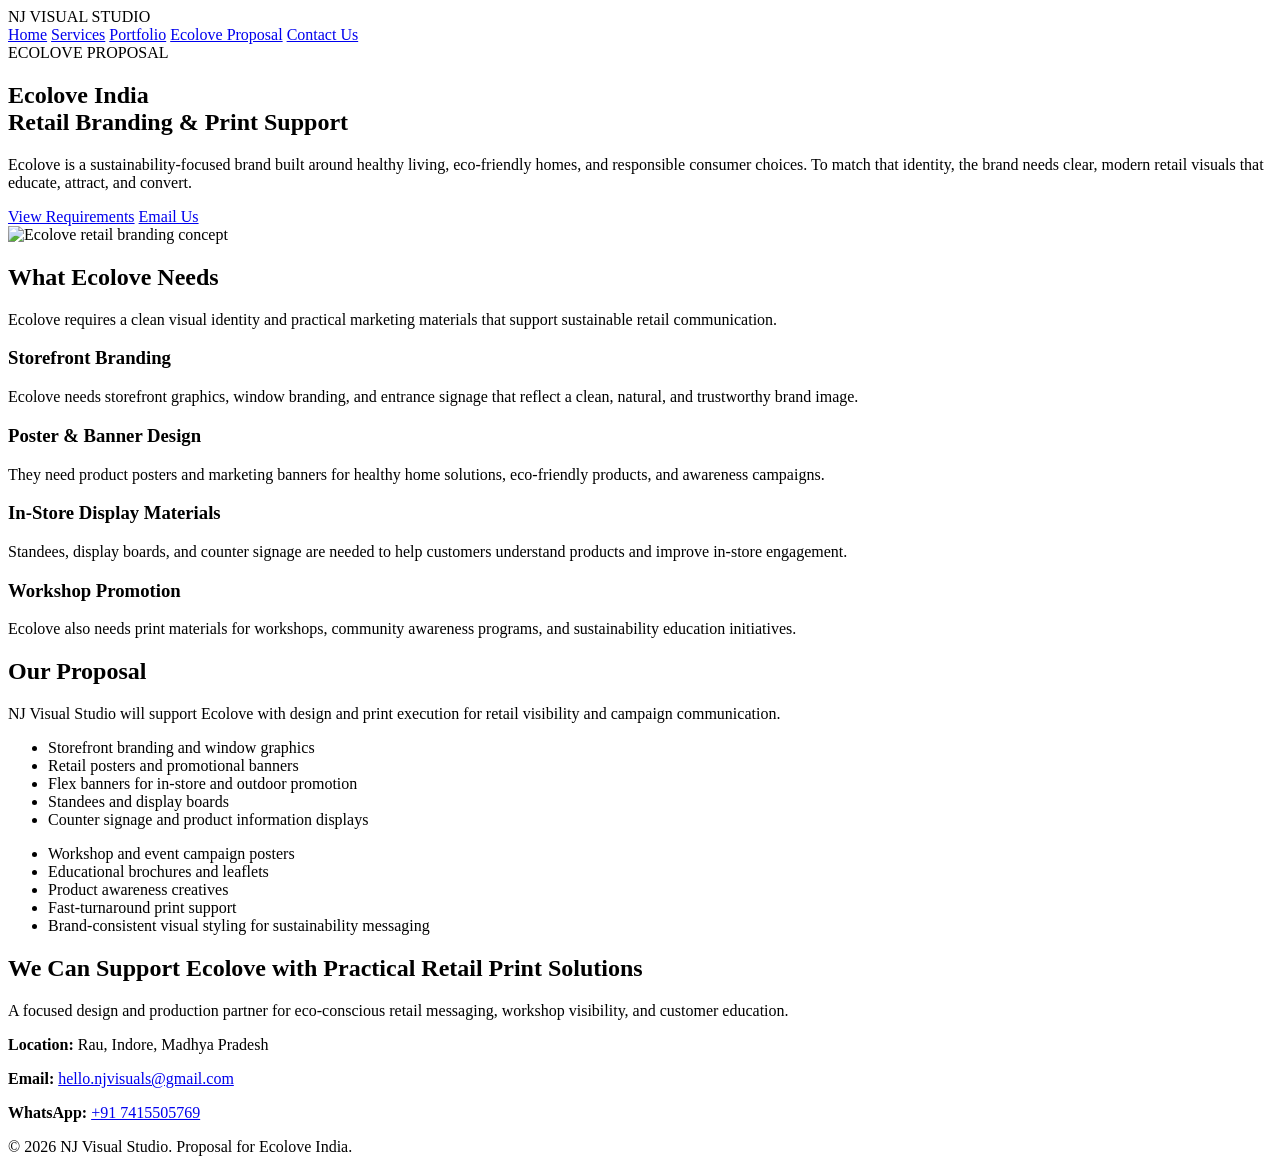
==== ecolove.html @ 65afc187 "Add files via upload" ====
<!DOCTYPE html>
<html lang="en">
<head>
    <meta charset="UTF-8">
    <meta name="viewport" content="width=device-width, initial-scale=1.0">
    <title>Ecolove Partnership Proposal | NJ Visual Studio</title>
    <link rel="stylesheet" href="assets/css/styles.css">
    <link href="https://fonts.googleapis.com/css2?family=Plus+Jakarta+Sans:wght@300;400;500;600;700&display=swap" rel="stylesheet">
</head>
<body>

    <!-- Header / Navbar -->
    <header class="navbar">
        <div class="container nav-container">
            <div class="logo">NJ <span>VISUAL STUDIO</span></div>
            <nav class="nav-links">
                <a href="index.html">Home</a>
                <a href="index.html#services">Services</a>
                <a href="index.html#portfolio">Portfolio</a>
                <a href="ecolove.html" class="active highlight-link">Ecolove Proposal</a>
                <a href="#contact" class="btn-nav">Contact Us</a>
            </nav>
        </div>
    </header>

    <!-- Proposal Hero -->
    <section class="hero proposal-hero">
        <div class="container hero-content">
            <div class="hero-copy">
                <span class="badge-dark">ECOLOVE PROPOSAL</span>
                <h1>Ecolove India <br><b>Retail Branding & Print Support</b></h1>
                <p>Ecolove is a sustainability-focused brand built around healthy living, eco-friendly homes, and responsible consumer choices. To match that identity, the brand needs clear, modern retail visuals that educate, attract, and convert.</p>
                <div class="hero-btns">
                    <a href="#proposal-details" class="btn primary-btn">View Requirements</a>
                    <a href="mailto:hello.njvisuals@gmail.com?subject=Ecolove%20Print%20Requirement%20Proposal&body=Hello%20Team%20NJ%20Visual%20Studio,%20we%20reviewed%20your%20Ecolove%20proposal.%20We%20would%20like%20to%20discuss%20our%20printing%20and%20branding%20requirements." class="btn secondary-btn">Email Us</a>
                </div>
            </div>

            <div class="hero-visual">
                <img src="assets/designs/DN54.jpg" alt="Ecolove retail branding concept">
            </div>
        </div>
    </section>

    <!-- Exact Need -->
    <section id="proposal-details" class="section">
        <div class="container">
            <h2 class="section-title">What Ecolove Needs</h2>
            <p class="section-sub">Ecolove requires a clean visual identity and practical marketing materials that support sustainable retail communication.</p>

            <div class="proposal-grid">
                <div class="proposal-card">
                    <h3>Storefront Branding</h3>
                    <p>Ecolove needs storefront graphics, window branding, and entrance signage that reflect a clean, natural, and trustworthy brand image.</p>
                </div>
                <div class="proposal-card">
                    <h3>Poster & Banner Design</h3>
                    <p>They need product posters and marketing banners for healthy home solutions, eco-friendly products, and awareness campaigns.</p>
                </div>
                <div class="proposal-card">
                    <h3>In-Store Display Materials</h3>
                    <p>Standees, display boards, and counter signage are needed to help customers understand products and improve in-store engagement.</p>
                </div>
                <div class="proposal-card">
                    <h3>Workshop Promotion</h3>
                    <p>Ecolove also needs print materials for workshops, community awareness programs, and sustainability education initiatives.</p>
                </div>
            </div>
        </div>
    </section>

    <!-- Scope -->
    <section class="section bg-light">
        <div class="container">
            <h2 class="section-title">Our Proposal</h2>
            <p class="section-sub">NJ Visual Studio will support Ecolove with design and print execution for retail visibility and campaign communication.</p>

            <div class="detail-layout">
                <div class="detail-column">
                    <ul class="detail-list">
                        <li>Storefront branding and window graphics</li>
                        <li>Retail posters and promotional banners</li>
                        <li>Flex banners for in-store and outdoor promotion</li>
                        <li>Standees and display boards</li>
                        <li>Counter signage and product information displays</li>
                    </ul>
                </div>
                <div class="detail-column">
                    <ul class="detail-list">
                        <li>Workshop and event campaign posters</li>
                        <li>Educational brochures and leaflets</li>
                        <li>Product awareness creatives</li>
                        <li>Fast-turnaround print support</li>
                        <li>Brand-consistent visual styling for sustainability messaging</li>
                    </ul>
                </div>
            </div>
        </div>
    </section>

    <!-- Simple CTA -->
    <section id="contact" class="section">
        <div class="container contact-container">
            <h2 class="section-title">We Can Support Ecolove with Practical Retail Print Solutions</h2>
            <p class="section-sub">A focused design and production partner for eco-conscious retail messaging, workshop visibility, and customer education.</p>

            <div class="contact-info">
                <p><b>Location:</b> Rau, Indore, Madhya Pradesh</p>
                <p><b>Email:</b> <a href="mailto:hello.njvisuals@gmail.com">hello.njvisuals@gmail.com</a></p>
                <p><b>WhatsApp:</b> <a href="tel:7415505769">+91 7415505769</a></p>
            </div>
        </div>
    </section>

    <!-- Footer -->
    <footer>
        <div class="container footer-content">
            <p>&copy; 2026 NJ Visual Studio. Proposal for Ecolove India.</p>
        </div>
    </footer>

</body>
</html>
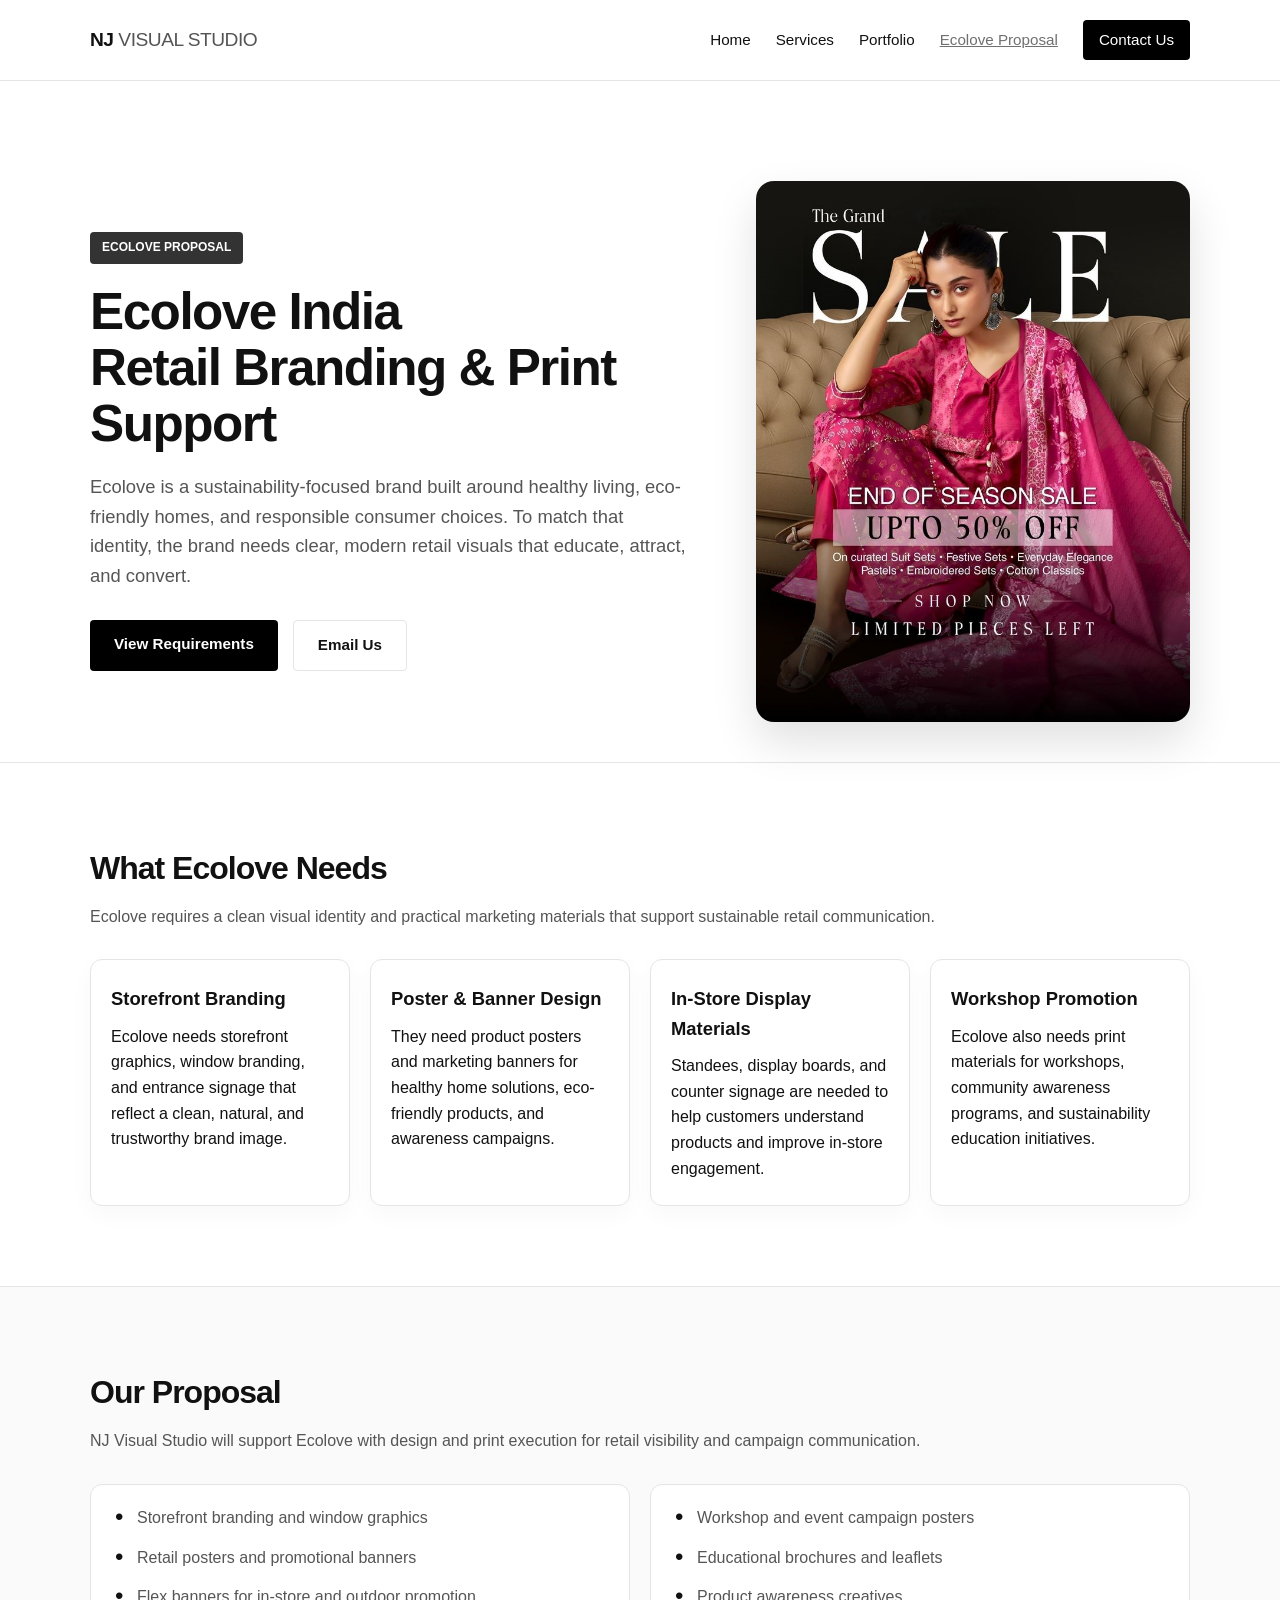
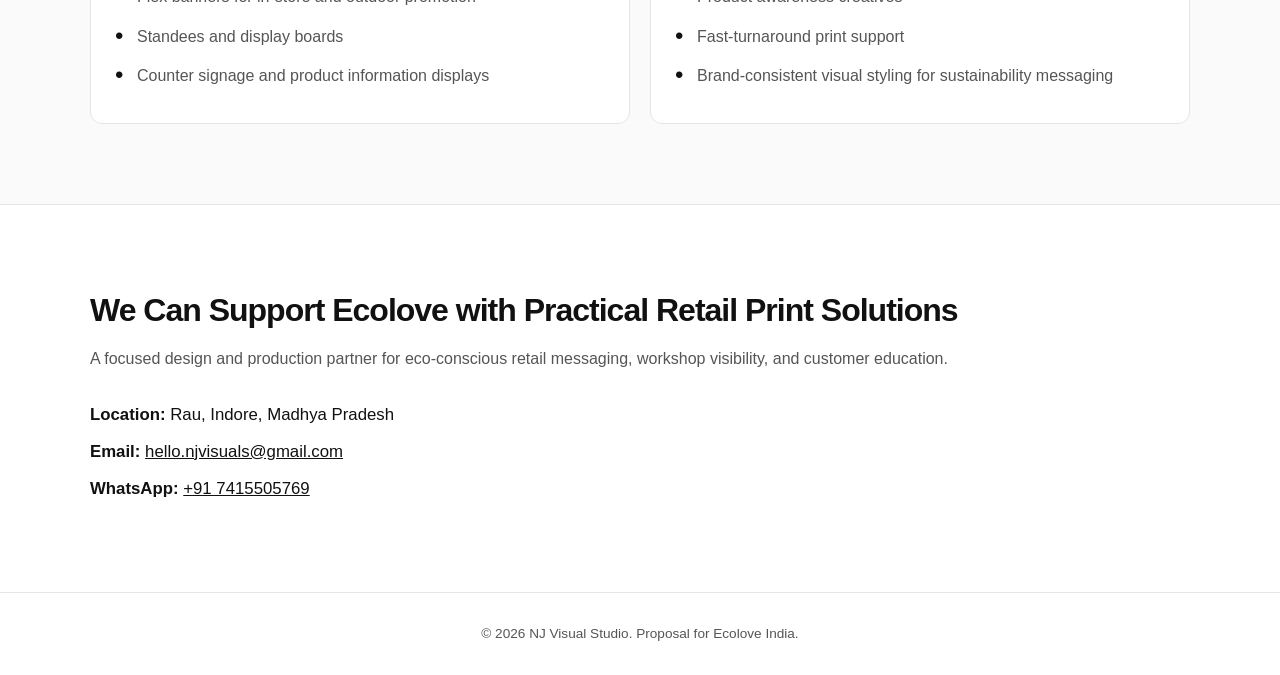
==== commit d384c0f6: "Update ecolove.html" ====
--- a/ecolove.html
+++ b/ecolove.html
@@ -4,7 +4,7 @@
     <meta charset="UTF-8">
     <meta name="viewport" content="width=device-width, initial-scale=1.0">
     <title>Ecolove Partnership Proposal | NJ Visual Studio</title>
-    <link rel="stylesheet" href="assets/css/styles.css">
+    <link rel="stylesheet" href="css/styles.css">
     <link href="https://fonts.googleapis.com/css2?family=Plus+Jakarta+Sans:wght@300;400;500;600;700&display=swap" rel="stylesheet">
 </head>
 <body>
@@ -37,7 +37,7 @@
             </div>
 
             <div class="hero-visual">
-                <img src="assets/designs/DN54.jpg" alt="Ecolove retail branding concept">
+                <img src="DN54.jpg" alt="Ecolove retail branding concept">
             </div>
         </div>
     </section>
@@ -120,4 +120,4 @@
     </footer>
 
 </body>
-</html>+</html>
--- a/css/styles.css
+++ b/css/styles.css
@@ -0,0 +1,544 @@
+:root {
+    --bg-color: #FFFFFF;
+    --text-color: #111111;
+    --text-muted: #555555;
+    --border-color: #E5E5E5;
+    --card-bg: #FAFAFA;
+    --accent: #000000;
+}
+
+* {
+    margin: 0;
+    padding: 0;
+    box-sizing: border-box;
+    font-family: 'Plus Jakarta Sans', sans-serif;
+}
+
+body {
+    background-color: var(--bg-color);
+    color: var(--text-color);
+    line-height: 1.6;
+}
+
+.container {
+    width: 90%;
+    max-width: 1100px;
+    margin: 0 auto;
+}
+
+/* Navbar */
+.navbar {
+    border-bottom: 1px solid var(--border-color);
+    padding: 20px 0;
+    position: sticky;
+    top: 0;
+    background: rgba(255, 255, 255, 0.95);
+    backdrop-filter: blur(10px);
+    z-index: 1000;
+}
+
+.nav-container {
+    display: flex;
+    justify-content: space-between;
+    align-items: center;
+}
+
+.logo {
+    font-weight: 700;
+    font-size: 1.2rem;
+    letter-spacing: -0.5px;
+}
+
+.logo span {
+    font-weight: 400;
+    color: var(--text-muted);
+}
+
+.nav-links {
+    display: flex;
+    gap: 25px;
+    align-items: center;
+}
+
+.nav-links a {
+    text-decoration: none;
+    color: var(--text-color);
+    font-size: 0.95rem;
+    font-weight: 500;
+    transition: opacity 0.2s;
+}
+
+.nav-links a:hover, .nav-links a.active {
+    opacity: 0.6;
+}
+
+.highlight-link {
+    font-weight: 600;
+    text-decoration: underline !important;
+}
+
+.btn-nav {
+    background: var(--accent);
+    color: #FFF !important;
+    padding: 8px 16px;
+    border-radius: 4px;
+}
+
+/* Hero Section */
+.hero {
+    padding: 100px 0 80px;
+}
+
+.hero-content {
+    display: grid;
+    grid-template-columns: 1.3fr 0.9fr;
+    align-items: center;
+    gap: 40px;
+}
+
+.hero-copy {
+    text-align: left;
+}
+
+.hero-visual {
+    display: flex;
+    justify-content: center;
+    align-items: center;
+}
+
+.hero-visual img {
+    width: 100%;
+    max-width: 470px;
+    border-radius: 18px;
+    box-shadow: 0 20px 45px rgba(0, 0, 0, 0.12);
+    background: #f7f7f7;
+}
+
+.badge {
+    background: #F1F1F1;
+    padding: 6px 12px;
+    font-size: 0.75rem;
+    font-weight: 600;
+    letter-spacing: 1px;
+    border-radius: 4px;
+    display: inline-block;
+    margin-bottom: 20px;
+}
+
+.badge-dark {
+    background: #333333;
+    color: #FFF;
+    padding: 6px 12px;
+    font-size: 0.75rem;
+    font-weight: 600;
+    border-radius: 4px;
+    display: inline-block;
+    margin-bottom: 20px;
+}
+
+.hero h1 {
+    font-size: 3.2rem;
+    line-height: 1.1;
+    letter-spacing: -1.5px;
+    margin-bottom: 20px;
+}
+
+.hero p {
+    font-size: 1.15rem;
+    color: var(--text-muted);
+    max-width: 600px;
+    margin-bottom: 30px;
+}
+
+.hero-btns {
+    display: flex;
+    gap: 15px;
+}
+
+.btn {
+    display: inline-block;
+    padding: 12px 24px;
+    border-radius: 4px;
+    text-decoration: none;
+    font-weight: 600;
+    font-size: 0.95rem;
+    transition: background 0.2s, opacity 0.2s;
+}
+
+.primary-btn {
+    background: var(--accent);
+    color: #FFFFFF;
+}
+
+.primary-btn:hover {
+    opacity: 0.85;
+}
+
+.secondary-btn {
+    border: 1px solid var(--border-color);
+    color: var(--text-color);
+}
+
+.secondary-btn:hover {
+    background: #F5F5F5;
+}
+
+/* Sections */
+.section {
+    padding: 80px 0;
+    border-top: 1px solid var(--border-color);
+}
+
+.bg-light {
+    background-color: var(--card-bg);
+}
+
+.section-title {
+    font-size: 2rem;
+    letter-spacing: -1px;
+    margin-bottom: 10px;
+}
+
+.section-sub {
+    color: var(--text-muted);
+    margin-bottom: 30px;
+}
+
+/* Filter Buttons */
+.filter-btns {
+    display: flex;
+    gap: 10px;
+    flex-wrap: wrap;
+    margin-bottom: 30px;
+}
+
+.filter-btn {
+    background: var(--bg-color);
+    border: 1px solid var(--border-color);
+    padding: 8px 16px;
+    border-radius: 4px;
+    font-size: 0.9rem;
+    font-weight: 500;
+    cursor: pointer;
+    transition: all 0.2s;
+}
+
+.filter-btn:hover, .filter-btn.active {
+    background: var(--accent);
+    color: #FFF;
+    border-color: var(--accent);
+}
+
+/* Services Grid */
+.services-grid {
+    display: grid;
+    grid-template-columns: repeat(auto-fit, minmax(280px, 1fr));
+    gap: 20px;
+}
+
+.service-card {
+    background: var(--card-bg);
+    border: 1px solid var(--border-color);
+    padding: 30px;
+    border-radius: 6px;
+    transition: transform 0.2s;
+}
+
+.service-card:hover {
+    transform: translateY(-3px);
+}
+
+.service-card h3 {
+    font-size: 1.1rem;
+    margin-bottom: 10px;
+}
+
+.service-card p {
+    font-size: 0.9rem;
+    color: var(--text-muted);
+}
+
+/* Portfolio Grid */
+.portfolio-grid {
+    display: grid;
+    grid-template-columns: repeat(auto-fit, minmax(300px, 1fr));
+    gap: 20px;
+}
+
+.portfolio-item {
+    background: var(--bg-color);
+    border: 1px solid var(--border-color);
+    padding: 30px;
+    border-radius: 6px;
+    transition: opacity 0.3s ease;
+}
+
+.portfolio-tag {
+    font-size: 0.75rem;
+    font-weight: 600;
+    text-transform: uppercase;
+    color: var(--text-muted);
+    margin-bottom: 10px;
+}
+
+.portfolio-item h3 {
+    font-size: 1.2rem;
+    margin-bottom: 8px;
+}
+
+.portfolio-item p {
+    font-size: 0.9rem;
+    color: var(--text-muted);
+}
+
+/* Industries Grid */
+.industries-grid {
+    display: grid;
+    grid-template-columns: repeat(auto-fit, minmax(180px, 1fr));
+    gap: 15px;
+}
+
+.industry-card {
+    background: var(--card-bg);
+    border: 1px solid var(--border-color);
+    padding: 20px;
+    text-align: center;
+    border-radius: 6px;
+    font-weight: 600;
+    font-size: 0.95rem;
+}
+
+/* Contact & Footer */
+.contact-info p {
+    margin-bottom: 10px;
+    font-size: 1.05rem;
+}
+
+.contact-info a {
+    color: var(--text-color);
+    text-decoration: underline;
+}
+
+footer {
+    border-top: 1px solid var(--border-color);
+    padding: 30px 0;
+    text-align: center;
+    font-size: 0.85rem;
+    color: var(--text-muted);
+}
+
+@media (max-width: 768px) {
+    .hero h1 { font-size: 2.3rem; }
+    .nav-links { display: none; }
+
+    .hero-content {
+        grid-template-columns: 1fr;
+    }
+}
+
+
+/* =================================
+   PORTFOLIO DESIGN GALLERY
+================================= */
+
+.portfolio-grid {
+    display: grid;
+    grid-template-columns: repeat(auto-fill, minmax(230px, 1fr));
+    gap: 22px;
+}
+
+.portfolio-item {
+    overflow: hidden;
+    background: #ffffff;
+    border: 1px solid #e8e8e8;
+    border-radius: 10px;
+    transition: transform 0.25s ease, box-shadow 0.25s ease;
+}
+
+.portfolio-item:hover {
+    transform: translateY(-4px);
+    box-shadow: 0 8px 24px rgba(0, 0, 0, 0.08);
+}
+
+.portfolio-item img {
+    display: block;
+    width: 100%;
+    aspect-ratio: 4 / 3;
+    object-fit: contain;
+    background: #f5f5f5;
+}
+
+.portfolio-item .portfolio-tag {
+    padding: 12px 12px 4px;
+    font-size: 12px;
+    color: #777777;
+}
+
+.portfolio-item h3 {
+    padding: 4px 12px 14px;
+    margin: 0;
+    font-size: 16px;
+    text-align: center;
+}
+
+.portfolio-item[hidden] {
+    display: none !important;
+}
+
+.portfolio-load-more {
+    display: block;
+    margin: 30px auto 0;
+    padding: 13px 35px;
+    background: #111;
+    color: #fff;
+    border: none;
+    border-radius: 5px;
+    font-size: 15px;
+    cursor: pointer;
+}
+
+.portfolio-load-more:hover {
+    background: #333;
+}
+
+.portfolio-load-more:disabled {
+    opacity: 0.5;
+    cursor: not-allowed;
+}
+
+/* Portfolio Search */
+.portfolio-toolbar {
+    margin-bottom: 24px;
+}
+
+.portfolio-search {
+    max-width: 520px;
+}
+
+.portfolio-search input {
+    width: 100%;
+    padding: 14px 16px;
+    border: 1px solid #d9d9d9;
+    border-radius: 8px;
+    font-size: 0.98rem;
+    background: #ffffff;
+    color: #111111;
+}
+
+.portfolio-search input:focus {
+    outline: 2px solid rgba(17, 17, 17, 0.18);
+    border-color: #111111;
+}
+
+.proposal-hero {
+    padding-bottom: 40px;
+}
+
+.proposal-grid,
+.pricing-grid {
+    display: grid;
+    grid-template-columns: repeat(auto-fit, minmax(240px, 1fr));
+    gap: 20px;
+    margin-top: 20px;
+}
+
+.proposal-card,
+.pricing-card {
+    background: #ffffff;
+    border: 1px solid var(--border-color);
+    border-radius: 12px;
+    padding: 24px 20px;
+    box-shadow: 0 8px 24px rgba(17, 17, 17, 0.03);
+}
+
+.proposal-card h3,
+.pricing-card h3 {
+    margin-bottom: 10px;
+    font-size: 1.15rem;
+}
+
+.detail-layout {
+    display: grid;
+    grid-template-columns: repeat(auto-fit, minmax(280px, 1fr));
+    gap: 20px;
+}
+
+.detail-column {
+    background: #ffffff;
+    border: 1px solid var(--border-color);
+    border-radius: 12px;
+    padding: 20px 24px;
+}
+
+.detail-list {
+    list-style: none;
+    padding: 0;
+    margin: 0;
+}
+
+.detail-list li {
+    position: relative;
+    padding-left: 22px;
+    margin-bottom: 14px;
+    color: var(--text-muted);
+    line-height: 1.6;
+}
+
+.detail-list li::before {
+    content: "•";
+    position: absolute;
+    left: 0;
+    top: 0;
+    color: var(--text-color);
+    font-size: 1.5rem;
+    line-height: 1;
+}
+
+.pricing-label {
+    display: inline-block;
+    margin-bottom: 12px;
+    font-size: 0.72rem;
+    font-weight: 700;
+    letter-spacing: 0.08em;
+    text-transform: uppercase;
+    color: var(--text-muted);
+}
+
+.pricing-card ul {
+    list-style: none;
+    padding: 0;
+    margin: 0;
+}
+
+.pricing-card li {
+    padding: 8px 0;
+    border-bottom: 1px solid #f0f0f0;
+    color: var(--text-muted);
+}
+
+.pricing-card li:last-child {
+    border-bottom: none;
+}
+
+.highlight-pricing {
+    border: 1px solid #111111;
+    background: #111111;
+    color: #ffffff;
+}
+
+.highlight-pricing .pricing-label,
+.highlight-pricing li,
+.highlight-pricing h3 {
+    color: #ffffff;
+}
+
+.highlight-pricing li {
+    border-bottom-color: rgba(255,255,255,0.18);
+}
+
+@media (max-width: 768px) {
+    .hero-content {
+        grid-template-columns: 1fr;
+    }
+}
+
